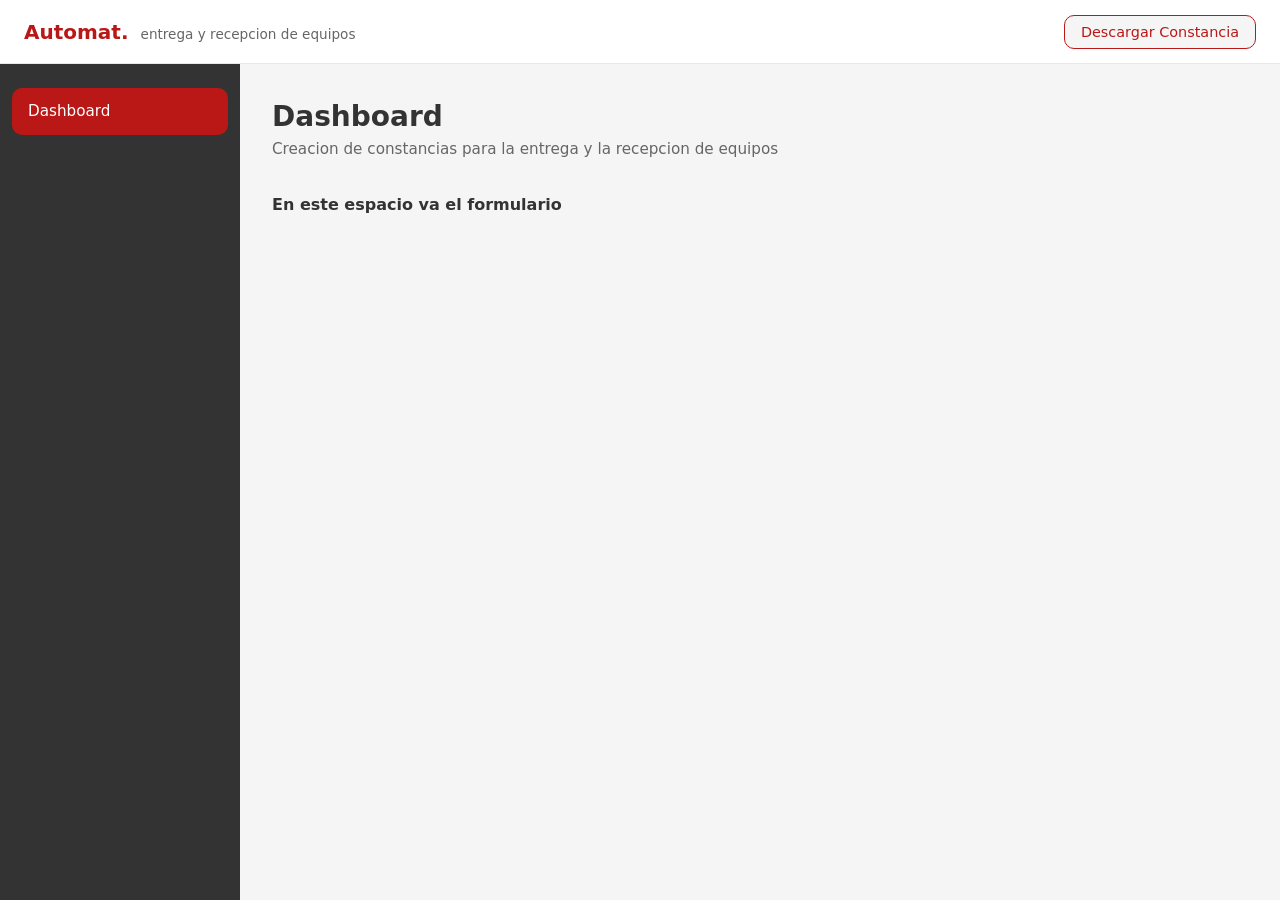
==== templates/index.html @ 8478418c "Primeros cambios de sistema firmas" ====
<!DOCTYPE html>
<html lang="es">
<head>
    <meta charset="UTF-8">
    <meta name="viewport" content="width=device-width, initial-scale=1.0">
    <title>Entrega y Recepcion</title>
    <link rel="stylesheet" href="/static/css/style.css">
</head>
<body>
    <header class="header">
        <div class="logo">
            <h1>Automat.</h1>
            <span>entrega y recepcion de equipos</span>
        </div>
        <button id="btnScanner" class="btn-scanner"><!-- cambiar clase en css y el id -->
            Descargar Constancia
        </button>
    </header>
    <div class="layout">
        <aside class="sidebar">
            <nav>
                <a href="/" class="menu-item active">Dashboard</a>
            </nav>
        </aside>
        <main class="main">
            <section class="page-header">
                <div>
                    <h2>Dashboard</h2>
                    <p>Creacion de constancias para la entrega y la recepcion de equipos</p>
                </div>
            </section>
            <section>
                <h4>En este espacio va el formulario</h3>
            </section>
        </main>
    </div>
</body>
</html>
---- static/css/style.css ----
:root {
  --primary: #b91817;
  --primary-hover: #981914;
  --primary-light: #f6f5f5;
  --secondary: #333333;
  --secondary-hover: #1a1a1a;
  --bg-main: #f6f5f5;
  --bg-card: #ffffff;
  --bg-sidebar: #333333;
  --text-main: #333333;
  --text-muted: #666666;
  --text-white: #f6f5f5;
  --border-color: #e8e8e7;
  --warning: #b91817;
  --warning-bg: #f6f5f5;
  --danger: #981914;
  --success: #10b981;
  --radius: 10px;
  --shadow-sm: 0 1px 3px rgba(0, 0, 0, 0.05);
  --shadow-md: 0 4px 6px -1px rgba(0, 0, 0, 0.1);
  --header-height: 64px;
}

* {
  margin: 0;
  padding: 0;
  box-sizing: border-box;
  font-family: system-ui, -apple-system, BlinkMacSystemFont, 'Segoe UI', Roboto, Oxygen, Ubuntu, Cantarell, sans-serif;
}

body {
  background-color: var(--bg-main);
  color: var(--text-main);
  line-height: 1.5;
}

.hidden {
  display: none !important;
}

.header {
  height: var(--header-height);
  background-color: var(--bg-card);
  border-bottom: 1px solid var(--border-color);
  display: flex;
  align-items: center;
  justify-content: space-between;
  padding: 0 1.5rem;
  position: sticky;
  top: 0;
  z-index: 50;
}

.logo {
  display: flex;
  align-items: baseline;
  gap: 0.75rem;
}

.logo h1 {
  font-size: 1.25rem;
  font-weight: 700;
  color: var(--primary);
}

.logo span {
  font-size: 0.85rem;
  color: var(--text-muted);
}

button, .btn-primary, .btn-secondary, .btn-scanner, .view-all {
  font-weight: 500;
  border-radius: var(--radius);
  border: none;
  cursor: pointer;
  transition: all 0.2s ease;
  text-decoration: none;
  display: inline-flex;
  align-items: center;
  justify-content: center;
  font-size: 0.9rem;
}

.btn-primary {
  background-color: var(--primary);
  color: #ffffff;
  padding: 0.6rem 1.2rem;
}

.btn-primary:hover {
  background-color: var(--primary-hover);
}

.btn-secondary {
  background-color: var(--border-color);
  color: var(--text-main);
  padding: 0.5rem 1rem;
}

.btn-secondary:hover {
  background-color: var(--secondary);
  color: var(--text-white);
}

.btn-scanner {
  background-color: var(--bg-main);
  color: var(--primary);
  border: 1px solid var(--primary);
  padding: 0.5rem 1rem;
}

.btn-scanner:hover {
  background-color: var(--primary);
  color: #ffffff;
}

.view-all {
  color: var(--primary);
  font-weight: 600;
}

.view-all:hover {
  color: var(--primary-hover);
  text-decoration: underline;
}

.layout {
  display: flex;
  min-height: calc(100vh - var(--header-height));
}

.sidebar {
  width: 240px;
  background-color: var(--bg-sidebar);
  padding: 1.5rem 0.75rem;
  flex-shrink: 0;
}

.sidebar nav {
  display: flex;
  flex-direction: column;
  gap: 0.35rem;
}

.menu-item {
  color: var(--border-color);
  padding: 0.75rem 1rem;
  border-radius: var(--radius);
  text-decoration: none;
  font-size: 0.95rem;
  transition: all 0.2s ease;
}

.menu-item:hover {
  color: var(--text-white);
  background-color: rgba(255, 255, 255, 0.08);
}

.menu-item.active {
  background-color: var(--primary);
  color: #ffffff;
}

.main {
  flex: 1;
  padding: 2rem;
  display: flex;
  flex-direction: column;
  gap: 2rem;
  max-width: 1400px;
}

.page-header h2 {
  font-size: 1.75rem;
  font-weight: 700;
  color: var(--text-main);
}

.page-header p {
  color: var(--text-muted);
  font-size: 0.95rem;
}

.stats {
  display: grid;
  grid-template-columns: repeat(auto-fit, minmax(220px, 1fr));
  gap: 1.25rem;
}

.stat-card {
  background-color: var(--bg-card);
  padding: 1.25rem;
  border-radius: var(--radius);
  border: 1px solid var(--border-color);
  box-shadow: var(--shadow-sm);
  display: flex;
  align-items: center;
  gap: 1rem;
}

.stat-card.warning {
  border-left: 4px solid var(--warning);
}

.stat-card div {
  display: flex;
  flex-direction: column;
}

.stat-card span {
  font-size: 0.85rem;
  color: var(--text-muted);
}

.stat-card strong {
  font-size: 1.5rem;
  color: var(--text-main);
  font-weight: 700;
}

.scanner-section, .shelves-section, .quick-actions, .table-section {
  background-color: var(--bg-card);
  border: 1px solid var(--border-color);
  border-radius: var(--radius);
  padding: 1.5rem;
  box-shadow: var(--shadow-sm);
}

.section-header {
  display: flex;
  justify-content: space-between;
  align-items: center;
  margin-bottom: 1.25rem;
}

.section-header h3 {
  font-size: 1.2rem;
  font-weight: 600;
}

.section-header p {
  font-size: 0.875rem;
  color: var(--text-muted);
}

.scanner-form {
  display: flex;
  gap: 0.75rem;
  margin-bottom: 1rem;
}

.scanner-form input[type="text"] {
  flex: 1;
  padding: 0.6rem 1rem;
  border: 1px solid var(--border-color);
  border-radius: var(--radius);
  outline: none;
  font-size: 0.95rem;
}

.scanner-form input[type="text"]:focus {
  border-color: var(--primary);
  box-shadow: 0 0 0 3px rgba(185, 24, 23, 0.15);
}

.box-result {
  margin-top: 1.5rem;
  border: 1px solid var(--border-color);
  border-radius: var(--radius);
  padding: 1.25rem;
  background-color: var(--bg-main);
}

.box-header {
  display: flex;
  justify-content: space-between;
  margin-bottom: 1rem;
}

.product-label {
  font-size: 0.75rem;
  text-transform: uppercase;
  color: var(--primary);
  font-weight: 700;
  letter-spacing: 0.5px;
}

.box-status {
  text-align: right;
}

.box-status span {
  display: block;
  font-size: 0.8rem;
  color: var(--text-muted);
}

.box-content h4 {
  margin-bottom: 0.75rem;
  font-size: 1rem;
}

.shelves-grid {
  display: grid;
  grid-template-columns: repeat(auto-fit, minmax(200px, 1fr));
  gap: 1rem;
}

.shelf-card {
  border: 1px solid var(--border-color);
  border-radius: var(--radius);
  padding: 1.25rem;
  display: flex;
  flex-direction: column;
  align-items: center;
  text-align: center;
  gap: 0.75rem;
  background-color: var(--bg-card);
}

.shelf-info h3 {
  font-size: 1.1rem;
}

.shelf-info p {
  font-size: 0.9rem;
  color: var(--text-muted);
}

.shelf-info span {
  font-weight: 700;
  color: var(--primary);
}

.quick-actions h3 {
  margin-bottom: 1.25rem;
  font-size: 1.2rem;
}

.actions-grid {
  display: grid;
  grid-template-columns: repeat(auto-fit, minmax(220px, 1fr));
  gap: 1rem;
}

.action-card {
  display: flex;
  align-items: center;
  padding: 1rem;
  border: 1px solid var(--border-color);
  border-radius: var(--radius);
  text-decoration: none;
  color: var(--text-main);
  transition: transform 0.2s ease, box-shadow 0.2s ease;
}

.action-card:hover {
  transform: translateY(-2px);
  box-shadow: var(--shadow-md);
  border-color: var(--primary);
}

.action-card strong {
  display: block;
  font-size: 0.95rem;
}

.action-card p {
  font-size: 0.8rem;
  color: var(--text-muted);
}

.table-container {
  width: 100%;
  overflow-x: auto;
}

table {
  width: 100%;
  border-collapse: collapse;
  text-align: left;
  font-size: 0.9rem;
}

th {
  background-color: var(--bg-main);
  color: var(--text-muted);
  font-weight: 600;
  padding: 0.75rem 1rem;
  border-bottom: 1px solid var(--border-color);
}

td {
  padding: 0.85rem 1rem;
  border-bottom: 1px solid var(--border-color);
}

tbody tr:hover {
  background-color: var(--bg-main);
}

td.empty {
  text-align: center;
  color: var(--text-muted);
  padding: 2rem 1rem;
}

.modal {
  position: fixed;
  inset: 0;
  background-color: rgba(51, 51, 51, 0.8);
  display: flex;
  align-items: center;
  justify-content: center;
  z-index: 100;
  backdrop-filter: blur(4px);
}

.modal-content {
  background-color: var(--bg-card);
  border-radius: var(--radius);
  width: 100%;
  max-width: 480px;
  padding: 1.5rem;
  box-shadow: var(--shadow-md);
  display: flex;
  flex-direction: column;
  gap: 1rem;
}

.modal-header {
  display: flex;
  justify-content: space-between;
  align-items: flex-start;
}

.btn-close {
  background: transparent;
  border: none;
  font-size: 1.25rem;
  color: var(--text-muted);
  cursor: pointer;
  padding: 0.2rem 0.5rem;
}

.btn-close:hover {
  color: var(--primary);
}

#reader {
  width: 100%;
  min-height: 250px;
  background-color: var(--secondary);
  border-radius: var(--radius);
  overflow: hidden;
}

.scanner-help p {
  font-size: 0.85rem;
  color: var(--text-muted);
  text-align: center;
}

@media (max-width: 768px) {
  .layout {
    flex-direction: column;
  }

  .sidebar {
    width: 100%;
    padding: 0.75rem;
  }

  .sidebar nav {
    flex-direction: row;
    overflow-x: auto;
    padding-bottom: 0.25rem;
  }

  .menu-item {
    white-space: nowrap;
  }

  .main {
    padding: 1rem;
  }

  .scanner-form {
    flex-direction: column;
  }

  .section-header {
    flex-direction: column;
    align-items: flex-start;
    gap: 0.5rem;
  }
}

.modal-overlay {
    position: fixed;
    top: 0;
    left: 0;
    width: 100%;
    height: 100%;
    background: rgba(0, 0, 0, 0.5);
    display: flex;
    justify-content: center;
    align-items: center;
    z-index: 1000;
}

.modal-contenido {
    background: #fff;
    padding: 20px;
    border-radius: 8px;
    width: 100%;
    max-width: 500px;
    box-shadow: 0px 4px 10px rgba(0,0,0,0.3);
}

.modal-acciones {
    display: flex;
    justify-content: flex-end;
    gap: 10px;
    margin-top: 15px;
}
/* ==========================================
   FORMULARIOS Y TARJETAS
   ========================================== */

.form-section {
    margin-top: 20px;
    max-width: 800px;
}

/* Tarjeta contenedora */
.card-form {
    background-color: #ffffff;
    padding: 30px;
    border-radius: 10px;
    border: 1px solid #e5e7eb;
    box-shadow: 0 4px 12px rgba(0, 0, 0, 0.05);
}

/* Organización en filas (2 columnas) */
.form-row {
    display: flex;
    gap: 20px;
    margin-bottom: 15px;
}

.form-row .form-group {
    flex: 1;
}

/* Grupo de campo individual */
.form-group {
    display: flex;
    flex-direction: column;
    margin-bottom: 15px;
}

.form-group label {
    font-weight: 600;
    font-size: 0.9rem;
    color: #374151;
    margin-bottom: 6px;
}

/* Estilos de inputs, selects y textareas */
.form-group input[type="text"],
.form-group input[type="number"],
.form-group select,
.form-group textarea,
.form-control {
    width: 100%;
    padding: 10px 12px;
    border: 1px solid #d1d5db;
    border-radius: 6px;
    font-size: 0.95rem;
    color: #1f2937;
    background-color: #ffffff;
    box-sizing: border-box;
    transition: border-color 0.2s, box-shadow 0.2s;
    outline: none;
}

.form-group input:focus,
.form-group select:focus,
.form-group textarea:focus,
.form-control:focus {
    border-color: #b81d1d;
    box-shadow: 0 0 0 3px rgba(184, 29, 29, 0.15);
}

.form-group textarea {
    resize: vertical;
    min-height: 100px;
}

/* Acciones y botones inferiores */
.form-actions {
    display: flex;
    justify-content: flex-end;
    gap: 12px;
    margin-top: 25px;
    padding-top: 15px;
    border-top: 1px solid #f3f4f6;
}

.btn-primary, 
.btn-secondary {
    padding: 10px 20px;
    border-radius: 6px;
    font-weight: 600;
    font-size: 0.9rem;
    cursor: pointer;
    text-decoration: none;
    display: inline-flex;
    align-items: center;
    justify-content: center;
    border: none;
}

.btn-primary {
    background-color: #b81d1d;
    color: #ffffff;
}

.btn-primary:hover {
    background-color: #961515;
}

.btn-secondary {
    background-color: #e5e7eb;
    color: #374151;
}

.btn-secondary:hover {
    background-color: #d1d5db;
}

/* Adaptación responsiva para pantallas pequeñas */
@media (max-width: 768px) {
    .form-row {
        flex-direction: column;
        gap: 0;
    }
}
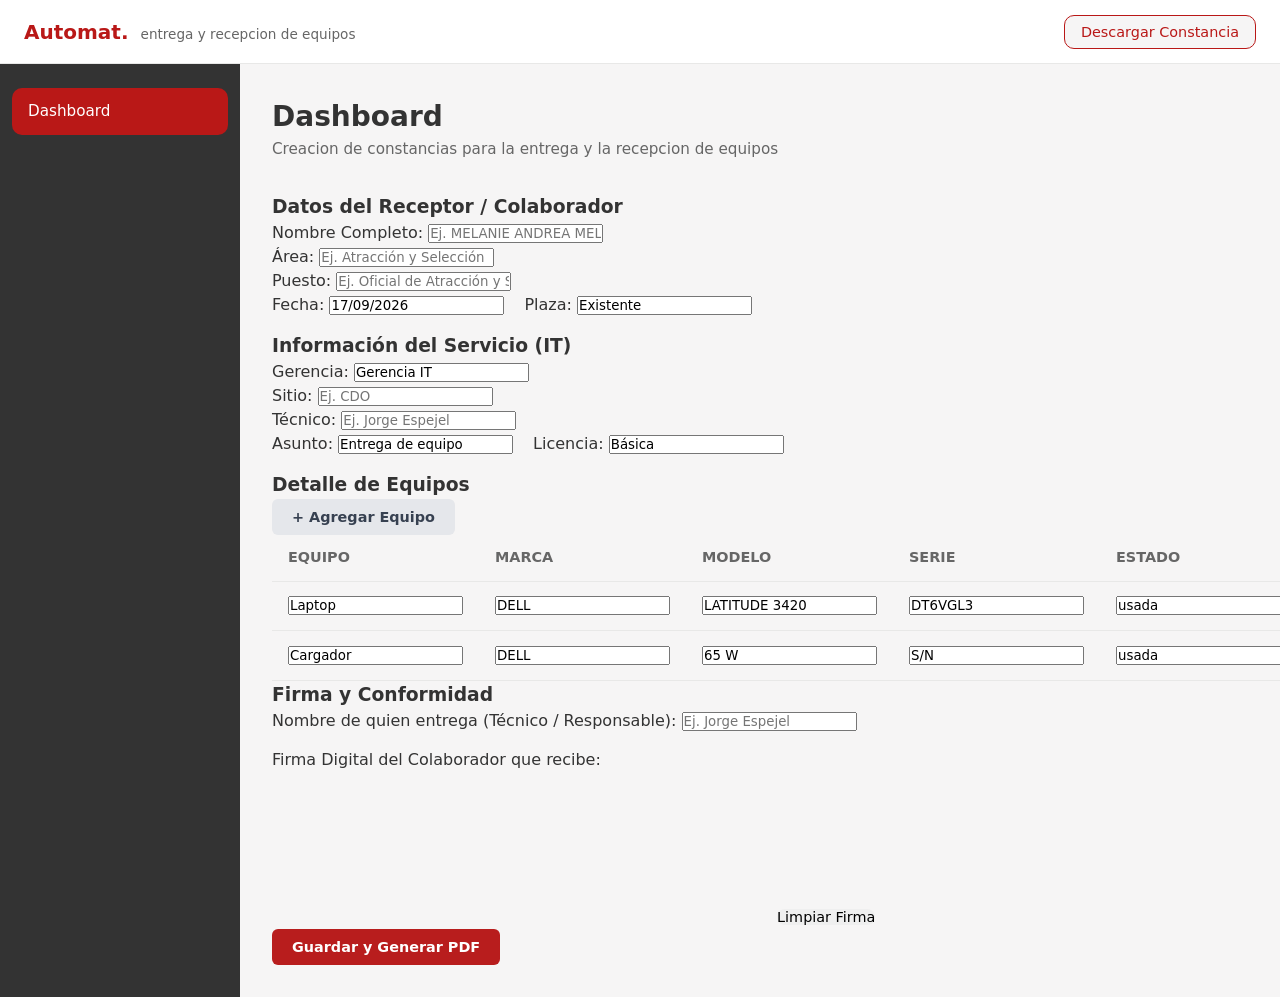
==== commit c41dfb49: "avances" ====
--- a/templates/index.html
+++ b/templates/index.html
@@ -9,12 +9,12 @@
 <body>
     <header class="header">
         <div class="logo">
-            <h1>Automat.</h1>
+            <h1>Automat.</h1>   
             <span>entrega y recepcion de equipos</span>
         </div>
-        <button id="btnScanner" class="btn-scanner"><!-- cambiar clase en css y el id -->
+        <button id="btnScanner" class="btn-scanner" onclick="document.getElementById('formConstancia').submit()">
             Descargar Constancia
-        </button>
+        </button>   
     </header>
     <div class="layout">
         <aside class="sidebar">
@@ -29,10 +29,129 @@
                     <p>Creacion de constancias para la entrega y la recepcion de equipos</p>
                 </div>
             </section>
-            <section>
-                <h4>En este espacio va el formulario</h3>
+            
+            <section class="form-container">
+                <form id="formConstancia" action="/guardar" method="POST">
+                    <!-- Datos del Colaborador y Datos de IT -->
+                    <div class="form-grid">
+                        <div class="card">
+                            <h3>Datos del Receptor / Colaborador</h3>
+                            <div class="field-group">
+                                <label>Nombre Completo:</label>
+                                <input type="text" name="nombre" placeholder="Ej. MELANIE ANDREA MELÉNDEZ" required>
+                            </div>
+                            <div class="field-group">
+                                <label>Área:</label>
+                                <input type="text" name="area" placeholder="Ej. Atracción y Selección" required>
+                            </div>
+                            <div class="field-group">
+                                <label>Puesto:</label>
+                                <input type="text" name="puesto" placeholder="Ej. Oficial de Atracción y Selección" required>
+                            </div>
+                            <div class="form-row">
+                                <div class="field-group">
+                                    <label>Fecha:</label>
+                                    <input type="text" name="fecha" value="17/09/2026" required>
+                                </div>
+                                <div class="field-group">
+                                    <label>Plaza:</label>
+                                    <input type="text" name="plaza" value="Existente" required>
+                                </div>
+                            </div>
+                        </div>
+
+                        <div class="card">
+                            <h3>Información del Servicio (IT)</h3>
+                            <div class="field-group">
+                                <label>Gerencia:</label>
+                                <input type="text" name="gerencia" value="Gerencia IT" required>
+                            </div>
+                            <div class="field-group">
+                                <label>Sitio:</label>
+                                <input type="text" name="sitio" placeholder="Ej. CDO" required>
+                            </div>
+                            <div class="field-group">
+                                <label>Técnico:</label>
+                                <input type="text" name="tecnico" placeholder="Ej. Jorge Espejel" required>
+                            </div>
+                            <div class="form-row">
+                                <div class="field-group">
+                                    <label>Asunto:</label>
+                                    <input type="text" name="asunto" value="Entrega de equipo" required>
+                                </div>
+                                <div class="field-group">
+                                    <label>Licencia:</label>
+                                    <input type="text" name="licencia" value="Básica" required>
+                                </div>
+                            </div>
+                        </div>
+                    </div>
+
+                    <!-- Tabla Dinámica de Equipos -->
+                    <div class="card full-width">
+                        <div class="card-header-flex">
+                            <h3>Detalle de Equipos</h3>
+                            <button type="button" class="btn-secondary" id="btnAddRow">+ Agregar Equipo</button>
+                        </div>
+                        <table class="data-table" id="tableEquipos">
+                            <thead>
+                                <tr>
+                                    <th>EQUIPO</th>
+                                    <th>MARCA</th>
+                                    <th>MODELO</th>
+                                    <th>SERIE</th>
+                                    <th>ESTADO</th>
+                                    <th>ACCIONES</th>
+                                </tr>
+                            </thead>
+                            <tbody>
+                                <tr>
+                                    <td><input type="text" name="equipo[]" value="Laptop" required></td>
+                                    <td><input type="text" name="marca[]" value="DELL" required></td>
+                                    <td><input type="text" name="modelo[]" value="LATITUDE 3420" required></td>
+                                    <td><input type="text" name="serie[]" value="DT6VGL3" required></td>
+                                    <td><input type="text" name="estado[]" value="usada" required></td>
+                                    <td><button type="button" class="btn-delete" onclick="removeRow(this)">X</button></td>
+                                </tr>
+                                <tr>
+                                    <td><input type="text" name="equipo[]" value="Cargador" required></td>
+                                    <td><input type="text" name="marca[]" value="DELL" required></td>
+                                    <td><input type="text" name="modelo[]" value="65 W" required></td>
+                                    <td><input type="text" name="serie[]" value="S/N" required></td>
+                                    <td><input type="text" name="estado[]" value="usada" required></td>
+                                    <td><button type="button" class="btn-delete" onclick="removeRow(this)">X</button></td>
+                                </tr>
+                            </tbody>
+                        </table>
+                    </div>
+
+                    <!-- Datos de Firma y Entrega -->
+                    <div class="card full-width">
+                        <h3>Firma y Conformidad</h3>
+                        <div class="form-row">
+                            <div class="field-group">
+                                <label>Nombre de quien entrega (Técnico / Responsable):</label>
+                                <input type="text" name="nombre_entrega" placeholder="Ej. Jorge Espejel" required>
+                            </div>
+                        </div>
+                        <div class="signature-section">
+                            <label>Firma Digital del Colaborador que recibe:</label>
+                            <div class="canvas-container">
+                                <canvas id="signatureCanvas" width="500" height="150"></canvas>
+                                <button type="button" id="btnClearSignature" class="btn-small">Limpiar Firma</button>
+                            </div>
+                            <input type="hidden" name="firma_base64" id="firmaBase64">
+                        </div>
+                    </div>
+
+                    <div class="actions-bar">
+                        <button type="submit" class="btn-primary">Guardar y Generar PDF</button>
+                    </div>
+                </form>
             </section>
         </main>
     </div>
+
+    <script src="/static/js/main.js"></script>
 </body>
 </html>
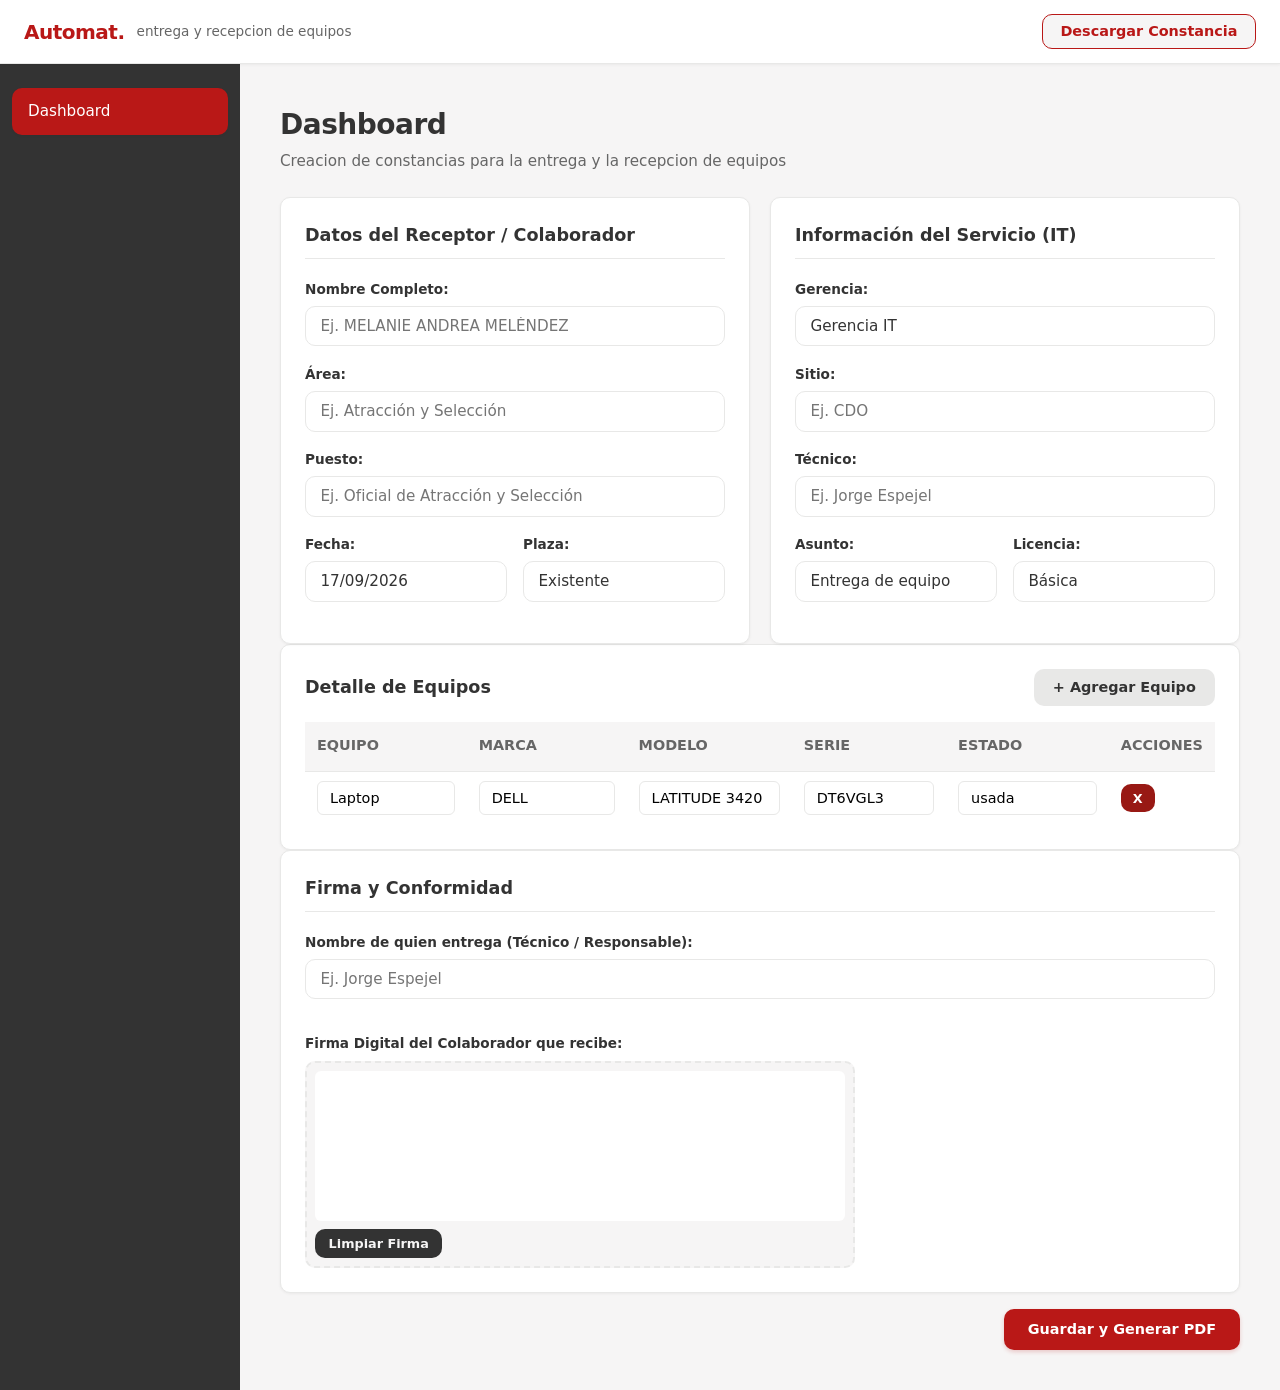
==== commit 44369ced: "cambios" ====
--- a/templates/index.html
+++ b/templates/index.html
@@ -113,14 +113,6 @@
                                     <td><input type="text" name="estado[]" value="usada" required></td>
                                     <td><button type="button" class="btn-delete" onclick="removeRow(this)">X</button></td>
                                 </tr>
-                                <tr>
-                                    <td><input type="text" name="equipo[]" value="Cargador" required></td>
-                                    <td><input type="text" name="marca[]" value="DELL" required></td>
-                                    <td><input type="text" name="modelo[]" value="65 W" required></td>
-                                    <td><input type="text" name="serie[]" value="S/N" required></td>
-                                    <td><input type="text" name="estado[]" value="usada" required></td>
-                                    <td><button type="button" class="btn-delete" onclick="removeRow(this)">X</button></td>
-                                </tr>
                             </tbody>
                         </table>
                     </div>
--- a/static/css/style.css
+++ b/static/css/style.css
@@ -1,649 +1,566 @@
 :root {
-  --primary: #b91817;
-  --primary-hover: #981914;
-  --primary-light: #f6f5f5;
-  --secondary: #333333;
-  --secondary-hover: #1a1a1a;
-  --bg-main: #f6f5f5;
-  --bg-card: #ffffff;
-  --bg-sidebar: #333333;
-  --text-main: #333333;
-  --text-muted: #666666;
-  --text-white: #f6f5f5;
-  --border-color: #e8e8e7;
-  --warning: #b91817;
-  --warning-bg: #f6f5f5;
-  --danger: #981914;
-  --success: #10b981;
-  --radius: 10px;
-  --shadow-sm: 0 1px 3px rgba(0, 0, 0, 0.05);
-  --shadow-md: 0 4px 6px -1px rgba(0, 0, 0, 0.1);
-  --header-height: 64px;
-}
-
-* {
-  margin: 0;
-  padding: 0;
-  box-sizing: border-box;
-  font-family: system-ui, -apple-system, BlinkMacSystemFont, 'Segoe UI', Roboto, Oxygen, Ubuntu, Cantarell, sans-serif;
-}
-
-body {
-  background-color: var(--bg-main);
-  color: var(--text-main);
-  line-height: 1.5;
+--primary: #b91817;
+--primary-hover: #981914;
+--primary-light: #f6f5f5;
+--secondary: #333333;
+--secondary-hover: #1a1a1a;
+--bg-main: #f6f5f5;
+--bg-card: #ffffff;
+--bg-sidebar: #333333;
+--text-main: #333333;
+--text-muted: #666666;
+--text-white: #f6f5f5;
+--border-color: #e8e8e7;
+--warning: #b91817;
+--warning-bg: #f6f5f5;
+--danger: #981914;
+--success: #10b981;
+--radius: 10px;
+--shadow-sm: 0 1px 3px rgba(0, 0, 0, 0.05);
+--shadow-md: 0 4px 6px -1px rgba(0, 0, 0, 0.1);
+--shadow-lg: 0 10px 15px -3px rgba(0, 0, 0, 0.1);
+--header-height: 64px;
+}
+
+*, *::before, *::after {
+margin: 0;
+padding: 0;
+box-sizing: border-box;
+font-family: system-ui, -apple-system, BlinkMacSystemFont, 'Segoe UI', Roboto, Oxygen, Ubuntu, Cantarell, sans-serif;
+}
+
+html, body {
+width: 100%;
+min-height: 100vh;
+background-color: var(--bg-main);
+color: var(--text-main);
+line-height: 1.5;
+-webkit-text-size-adjust: 100%;
+overflow-x: hidden;
 }
 
 .hidden {
-  display: none !important;
+display: none !important;
 }
 
 .header {
-  height: var(--header-height);
-  background-color: var(--bg-card);
-  border-bottom: 1px solid var(--border-color);
-  display: flex;
-  align-items: center;
-  justify-content: space-between;
-  padding: 0 1.5rem;
-  position: sticky;
-  top: 0;
-  z-index: 50;
+height: var(--header-height);
+background-color: var(--bg-card);
+border-bottom: 1px solid var(--border-color);
+display: flex;
+align-items: center;
+justify-content: space-between;
+padding: 0 1.5rem;
+position: sticky;
+top: 0;
+z-index: 50;
+box-shadow: var(--shadow-sm);
 }
 
 .logo {
-  display: flex;
-  align-items: baseline;
-  gap: 0.75rem;
+display: flex;
+align-items: center;
+gap: 0.75rem;
+flex-wrap: wrap;
 }
 
 .logo h1 {
-  font-size: 1.25rem;
-  font-weight: 700;
-  color: var(--primary);
+font-size: 1.25rem;
+font-weight: 700;
+color: var(--primary);
+letter-spacing: -0.5px;
 }
 
 .logo span {
-  font-size: 0.85rem;
-  color: var(--text-muted);
-}
-
-button, .btn-primary, .btn-secondary, .btn-scanner, .view-all {
-  font-weight: 500;
-  border-radius: var(--radius);
-  border: none;
-  cursor: pointer;
-  transition: all 0.2s ease;
-  text-decoration: none;
-  display: inline-flex;
-  align-items: center;
-  justify-content: center;
-  font-size: 0.9rem;
+font-size: 0.85rem;
+color: var(--text-muted);
+}
+
+.layout {
+display: flex;
+min-height: calc(100vh - var(--header-height));
+width: 100%;
+}
+
+.sidebar {
+width: 240px;
+background-color: var(--bg-sidebar);
+padding: 1.5rem 0.75rem;
+flex-shrink: 0;
+transition: all 0.3s ease;
+}
+
+.sidebar nav {
+display: flex;
+flex-direction: column;
+gap: 0.35rem;
+}
+
+.menu-item {
+color: var(--border-color);
+padding: 0.75rem 1rem;
+border-radius: var(--radius);
+text-decoration: none;
+font-size: 0.95rem;
+font-weight: 500;
+transition: all 0.2s ease;
+display: flex;
+align-items: center;
+gap: 0.5rem;
+}
+
+.menu-item:hover {
+color: var(--text-white);
+background-color: rgba(255, 255, 255, 0.08);
+}
+
+.menu-item.active {
+background-color: var(--primary);
+color: #ffffff;
+box-shadow: var(--shadow-sm);
+}
+
+.main {
+flex: 1;
+padding: 2rem;
+display: flex;
+flex-direction: column;
+gap: 1.5rem;
+max-width: 1400px;
+width: 100%;
+margin: 0 auto;
+}
+
+.page-header h2 {
+font-size: 1.75rem;
+font-weight: 700;
+color: var(--text-main);
+letter-spacing: -0.5px;
+}
+
+.page-header p {
+color: var(--text-muted);
+font-size: 0.95rem;
+margin-top: 0.25rem;
+}
+
+button, .btn-primary, .btn-secondary, .btn-scanner, .btn-small, .btn-delete {
+font-weight: 600;
+border-radius: var(--radius);
+border: none;
+cursor: pointer;
+transition: all 0.2s cubic-bezier(0.4, 0, 0.2, 1);
+text-decoration: none;
+display: inline-flex;
+align-items: center;
+justify-content: center;
+font-size: 0.9rem;
+line-height: 1.2;
+user-select: none;
+-webkit-tap-highlight-color: transparent;
+}
+
+button:active, .btn-primary:active, .btn-secondary:active {
+transform: scale(0.98);
 }
 
 .btn-primary {
-  background-color: var(--primary);
-  color: #ffffff;
-  padding: 0.6rem 1.2rem;
+background-color: var(--primary);
+color: #ffffff;
+padding: 0.75rem 1.5rem;
+box-shadow: 0 2px 4px rgba(185, 24, 23, 0.2);
 }
 
 .btn-primary:hover {
-  background-color: var(--primary-hover);
+background-color: var(--primary-hover);
+box-shadow: 0 4px 8px rgba(185, 24, 23, 0.3);
 }
 
 .btn-secondary {
-  background-color: var(--border-color);
-  color: var(--text-main);
-  padding: 0.5rem 1rem;
+background-color: var(--border-color);
+color: var(--text-main);
+padding: 0.6rem 1.2rem;
 }
 
 .btn-secondary:hover {
-  background-color: var(--secondary);
-  color: var(--text-white);
+background-color: var(--secondary);
+color: var(--text-white);
 }
 
 .btn-scanner {
-  background-color: var(--bg-main);
-  color: var(--primary);
-  border: 1px solid var(--primary);
-  padding: 0.5rem 1rem;
+background-color: var(--bg-main);
+color: var(--primary);
+border: 1.5px solid var(--primary);
+padding: 0.5rem 1.1rem;
 }
 
 .btn-scanner:hover {
-  background-color: var(--primary);
-  color: #ffffff;
-}
-
-.view-all {
-  color: var(--primary);
-  font-weight: 600;
-}
-
-.view-all:hover {
-  color: var(--primary-hover);
-  text-decoration: underline;
+background-color: var(--primary);
+color: #ffffff;
+}
+
+.btn-small {
+background-color: var(--secondary);
+color: var(--text-white);
+padding: 0.4rem 0.85rem;
+font-size: 0.8rem;
+margin-top: 0.5rem;
+}
+
+.btn-small:hover {
+background-color: var(--secondary-hover);
+}
+
+.btn-delete {
+background-color: var(--danger);
+color: #ffffff;
+padding: 0.4rem 0.75rem;
+font-size: 0.8rem;
+}
+
+.btn-delete:hover {
+background-color: #7a120f;
+}
+
+.form-container {
+display: flex;
+flex-direction: column;
+gap: 1.5rem;
+width: 100%;
+}
+
+.form-grid {
+display: grid;
+grid-template-columns: repeat(2, 1fr);
+gap: 1.25rem;
+width: 100%;
+}
+
+.card {
+background-color: var(--bg-card);
+padding: 1.5rem;
+border-radius: var(--radius);
+border: 1px solid var(--border-color);
+box-shadow: var(--shadow-sm);
+transition: box-shadow 0.2s ease;
+width: 100%;
+}
+
+.card:hover {
+box-shadow: var(--shadow-md);
+}
+
+.card.full-width {
+grid-column: 1 / -1;
+}
+
+.card h3 {
+font-size: 1.1rem;
+font-weight: 600;
+color: var(--text-main);
+margin-bottom: 1.25rem;
+padding-bottom: 0.6rem;
+border-bottom: 1px solid var(--border-color);
+}
+
+.card-header-flex {
+display: flex;
+justify-content: space-between;
+align-items: center;
+gap: 1rem;
+flex-wrap: wrap;
+margin-bottom: 1rem;
+}
+
+.card-header-flex h3 {
+margin-bottom: 0;
+border-bottom: none;
+padding-bottom: 0;
+}
+
+.field-group {
+display: flex;
+flex-direction: column;
+margin-bottom: 1.1rem;
+width: 100%;
+}
+
+.field-group label {
+font-weight: 600;
+font-size: 0.85rem;
+color: var(--text-main);
+margin-bottom: 0.4rem;
+}
+
+.field-group input[type="text"],
+.field-group input[type="number"],
+.field-group input[type="date"],
+.field-group select,
+.field-group textarea {
+width: 100%;
+padding: 0.65rem 0.9rem;
+border: 1px solid var(--border-color);
+border-radius: var(--radius);
+font-size: 0.95rem;
+color: var(--text-main);
+background-color: #ffffff;
+outline: none;
+transition: border-color 0.2s, box-shadow 0.2s;
+-webkit-appearance: none;
+}
+
+.field-group input:focus,
+.field-group select:focus,
+.field-group textarea:focus {
+border-color: var(--primary);
+box-shadow: 0 0 0 3px rgba(185, 24, 23, 0.15);
+}
+
+.form-row {
+display: flex;
+gap: 1rem;
+width: 100%;
+}
+
+.form-row .field-group {
+flex: 1;
+}
+
+.table-container {
+width: 100%;
+overflow-x: auto;
+-webkit-overflow-scrolling: touch;
+margin-top: 0.5rem;
+border-radius: var(--radius);
+border: 1px solid var(--border-color);
+}
+
+.data-table {
+width: 100%;
+border-collapse: collapse;
+font-size: 0.9rem;
+min-width: 600px;
+}
+
+.data-table th {
+background-color: var(--bg-main);
+color: var(--text-muted);
+font-weight: 600;
+padding: 0.85rem 0.75rem;
+border-bottom: 1px solid var(--border-color);
+text-align: left;
+white-space: nowrap;
+}
+
+.data-table td {
+padding: 0.6rem 0.75rem;
+border-bottom: 1px solid var(--border-color);
+vertical-align: middle;
+background-color: #ffffff;
+}
+
+.data-table tr:last-child td {
+border-bottom: none;
+}
+
+.data-table input[type="text"] {
+width: 100%;
+padding: 0.5rem 0.75rem;
+border: 1px solid var(--border-color);
+border-radius: calc(var(--radius) - 4px);
+font-size: 0.9rem;
+outline: none;
+background-color: #ffffff;
+}
+
+.data-table input[type="text"]:focus {
+border-color: var(--primary);
+box-shadow: 0 0 0 2px rgba(185, 24, 23, 0.15);
+}
+
+.signature-section {
+display: flex;
+flex-direction: column;
+gap: 0.5rem;
+margin-top: 1rem;
+width: 100%;
+}
+
+.signature-section label {
+font-weight: 600;
+font-size: 0.85rem;
+color: var(--text-main);
+}
+
+.canvas-container {
+display: block;
+border: 2px dashed var(--border-color);
+background: var(--bg-main);
+border-radius: var(--radius);
+padding: 8px;
+width: 100%;
+max-width: 550px;
+box-sizing: border-box;
+}
+
+#signatureCanvas {
+background-color: #ffffff;
+border-radius: calc(var(--radius) - 4px);
+cursor: crosshair;
+display: block;
+width: 100%;
+height: 150px;
+touch-action: none;
+}
+
+.actions-bar {
+display: flex;
+justify-content: flex-end;
+gap: 1rem;
+padding-top: 1rem;
+width: 100%;
+}
+
+@media (min-width: 1200px) {
+.main {
+padding: 2.5rem;
+}
+}
+
+@media (max-width: 1024px) {
+.sidebar {
+width: 200px;
+}
+
+.main {
+padding: 1.5rem;
+}
+
+.form-grid {
+gap: 1rem;
+}
+}
+
+@media (max-width: 768px) {
+.header {
+padding: 0 1rem;
+}
+
+.logo h1 {
+font-size: 1.1rem;
+}
+
+.logo span {
+font-size: 0.75rem;
+}
+
+.btn-scanner {
+padding: 0.4rem 0.8rem;
+font-size: 0.825rem;
 }
 
 .layout {
-  display: flex;
-  min-height: calc(100vh - var(--header-height));
+flex-direction: column;
 }
 
 .sidebar {
-  width: 240px;
-  background-color: var(--bg-sidebar);
-  padding: 1.5rem 0.75rem;
-  flex-shrink: 0;
+width: 100%;
+padding: 0.75rem 1rem;
+border-bottom: 1px solid var(--border-color);
 }
 
 .sidebar nav {
-  display: flex;
-  flex-direction: column;
-  gap: 0.35rem;
+flex-direction: row;
+overflow-x: auto;
+gap: 0.5rem;
+padding-bottom: 0.25rem;
+-webkit-overflow-scrolling: touch;
 }
 
 .menu-item {
-  color: var(--border-color);
-  padding: 0.75rem 1rem;
-  border-radius: var(--radius);
-  text-decoration: none;
-  font-size: 0.95rem;
-  transition: all 0.2s ease;
-}
-
-.menu-item:hover {
-  color: var(--text-white);
-  background-color: rgba(255, 255, 255, 0.08);
-}
-
-.menu-item.active {
-  background-color: var(--primary);
-  color: #ffffff;
+white-space: nowrap;
+padding: 0.5rem 0.85rem;
+font-size: 0.875rem;
 }
 
 .main {
-  flex: 1;
-  padding: 2rem;
-  display: flex;
-  flex-direction: column;
-  gap: 2rem;
-  max-width: 1400px;
+padding: 1.25rem 1rem;
+gap: 1.25rem;
 }
 
 .page-header h2 {
-  font-size: 1.75rem;
-  font-weight: 700;
-  color: var(--text-main);
-}
-
-.page-header p {
-  color: var(--text-muted);
-  font-size: 0.95rem;
-}
-
-.stats {
-  display: grid;
-  grid-template-columns: repeat(auto-fit, minmax(220px, 1fr));
-  gap: 1.25rem;
-}
-
-.stat-card {
-  background-color: var(--bg-card);
-  padding: 1.25rem;
-  border-radius: var(--radius);
-  border: 1px solid var(--border-color);
-  box-shadow: var(--shadow-sm);
-  display: flex;
-  align-items: center;
-  gap: 1rem;
-}
-
-.stat-card.warning {
-  border-left: 4px solid var(--warning);
-}
-
-.stat-card div {
-  display: flex;
-  flex-direction: column;
-}
-
-.stat-card span {
-  font-size: 0.85rem;
-  color: var(--text-muted);
-}
-
-.stat-card strong {
-  font-size: 1.5rem;
-  color: var(--text-main);
-  font-weight: 700;
-}
-
-.scanner-section, .shelves-section, .quick-actions, .table-section {
-  background-color: var(--bg-card);
-  border: 1px solid var(--border-color);
-  border-radius: var(--radius);
-  padding: 1.5rem;
-  box-shadow: var(--shadow-sm);
-}
-
-.section-header {
-  display: flex;
-  justify-content: space-between;
-  align-items: center;
-  margin-bottom: 1.25rem;
-}
-
-.section-header h3 {
-  font-size: 1.2rem;
-  font-weight: 600;
-}
-
-.section-header p {
-  font-size: 0.875rem;
-  color: var(--text-muted);
-}
-
-.scanner-form {
-  display: flex;
-  gap: 0.75rem;
-  margin-bottom: 1rem;
-}
-
-.scanner-form input[type="text"] {
-  flex: 1;
-  padding: 0.6rem 1rem;
-  border: 1px solid var(--border-color);
-  border-radius: var(--radius);
-  outline: none;
-  font-size: 0.95rem;
-}
-
-.scanner-form input[type="text"]:focus {
-  border-color: var(--primary);
-  box-shadow: 0 0 0 3px rgba(185, 24, 23, 0.15);
-}
-
-.box-result {
-  margin-top: 1.5rem;
-  border: 1px solid var(--border-color);
-  border-radius: var(--radius);
-  padding: 1.25rem;
-  background-color: var(--bg-main);
-}
-
-.box-header {
-  display: flex;
-  justify-content: space-between;
-  margin-bottom: 1rem;
-}
-
-.product-label {
-  font-size: 0.75rem;
-  text-transform: uppercase;
-  color: var(--primary);
-  font-weight: 700;
-  letter-spacing: 0.5px;
-}
-
-.box-status {
-  text-align: right;
-}
-
-.box-status span {
-  display: block;
-  font-size: 0.8rem;
-  color: var(--text-muted);
-}
-
-.box-content h4 {
-  margin-bottom: 0.75rem;
-  font-size: 1rem;
-}
-
-.shelves-grid {
-  display: grid;
-  grid-template-columns: repeat(auto-fit, minmax(200px, 1fr));
-  gap: 1rem;
-}
-
-.shelf-card {
-  border: 1px solid var(--border-color);
-  border-radius: var(--radius);
-  padding: 1.25rem;
-  display: flex;
-  flex-direction: column;
-  align-items: center;
-  text-align: center;
-  gap: 0.75rem;
-  background-color: var(--bg-card);
-}
-
-.shelf-info h3 {
-  font-size: 1.1rem;
-}
-
-.shelf-info p {
-  font-size: 0.9rem;
-  color: var(--text-muted);
-}
-
-.shelf-info span {
-  font-weight: 700;
-  color: var(--primary);
-}
-
-.quick-actions h3 {
-  margin-bottom: 1.25rem;
-  font-size: 1.2rem;
-}
-
-.actions-grid {
-  display: grid;
-  grid-template-columns: repeat(auto-fit, minmax(220px, 1fr));
-  gap: 1rem;
-}
-
-.action-card {
-  display: flex;
-  align-items: center;
-  padding: 1rem;
-  border: 1px solid var(--border-color);
-  border-radius: var(--radius);
-  text-decoration: none;
-  color: var(--text-main);
-  transition: transform 0.2s ease, box-shadow 0.2s ease;
-}
-
-.action-card:hover {
-  transform: translateY(-2px);
-  box-shadow: var(--shadow-md);
-  border-color: var(--primary);
-}
-
-.action-card strong {
-  display: block;
-  font-size: 0.95rem;
-}
-
-.action-card p {
-  font-size: 0.8rem;
-  color: var(--text-muted);
-}
-
-.table-container {
-  width: 100%;
-  overflow-x: auto;
-}
-
-table {
-  width: 100%;
-  border-collapse: collapse;
-  text-align: left;
-  font-size: 0.9rem;
-}
-
-th {
-  background-color: var(--bg-main);
-  color: var(--text-muted);
-  font-weight: 600;
-  padding: 0.75rem 1rem;
-  border-bottom: 1px solid var(--border-color);
-}
-
-td {
-  padding: 0.85rem 1rem;
-  border-bottom: 1px solid var(--border-color);
-}
-
-tbody tr:hover {
-  background-color: var(--bg-main);
-}
-
-td.empty {
-  text-align: center;
-  color: var(--text-muted);
-  padding: 2rem 1rem;
-}
-
-.modal {
-  position: fixed;
-  inset: 0;
-  background-color: rgba(51, 51, 51, 0.8);
-  display: flex;
-  align-items: center;
-  justify-content: center;
-  z-index: 100;
-  backdrop-filter: blur(4px);
-}
-
-.modal-content {
-  background-color: var(--bg-card);
-  border-radius: var(--radius);
-  width: 100%;
-  max-width: 480px;
-  padding: 1.5rem;
-  box-shadow: var(--shadow-md);
-  display: flex;
-  flex-direction: column;
-  gap: 1rem;
-}
-
-.modal-header {
-  display: flex;
-  justify-content: space-between;
-  align-items: flex-start;
-}
-
-.btn-close {
-  background: transparent;
-  border: none;
-  font-size: 1.25rem;
-  color: var(--text-muted);
-  cursor: pointer;
-  padding: 0.2rem 0.5rem;
-}
-
-.btn-close:hover {
-  color: var(--primary);
-}
-
-#reader {
-  width: 100%;
-  min-height: 250px;
-  background-color: var(--secondary);
-  border-radius: var(--radius);
-  overflow: hidden;
-}
-
-.scanner-help p {
-  font-size: 0.85rem;
-  color: var(--text-muted);
-  text-align: center;
-}
-
-@media (max-width: 768px) {
-  .layout {
-    flex-direction: column;
-  }
-
-  .sidebar {
-    width: 100%;
-    padding: 0.75rem;
-  }
-
-  .sidebar nav {
-    flex-direction: row;
-    overflow-x: auto;
-    padding-bottom: 0.25rem;
-  }
-
-  .menu-item {
-    white-space: nowrap;
-  }
-
-  .main {
-    padding: 1rem;
-  }
-
-  .scanner-form {
-    flex-direction: column;
-  }
-
-  .section-header {
-    flex-direction: column;
-    align-items: flex-start;
-    gap: 0.5rem;
-  }
-}
-
-.modal-overlay {
-    position: fixed;
-    top: 0;
-    left: 0;
-    width: 100%;
-    height: 100%;
-    background: rgba(0, 0, 0, 0.5);
-    display: flex;
-    justify-content: center;
-    align-items: center;
-    z-index: 1000;
-}
-
-.modal-contenido {
-    background: #fff;
-    padding: 20px;
-    border-radius: 8px;
-    width: 100%;
-    max-width: 500px;
-    box-shadow: 0px 4px 10px rgba(0,0,0,0.3);
-}
-
-.modal-acciones {
-    display: flex;
-    justify-content: flex-end;
-    gap: 10px;
-    margin-top: 15px;
-}
-/* ==========================================
-   FORMULARIOS Y TARJETAS
-   ========================================== */
-
-.form-section {
-    margin-top: 20px;
-    max-width: 800px;
-}
-
-/* Tarjeta contenedora */
-.card-form {
-    background-color: #ffffff;
-    padding: 30px;
-    border-radius: 10px;
-    border: 1px solid #e5e7eb;
-    box-shadow: 0 4px 12px rgba(0, 0, 0, 0.05);
-}
-
-/* Organización en filas (2 columnas) */
+font-size: 1.4rem;
+}
+
+.form-grid {
+grid-template-columns: 1fr;
+}
+
 .form-row {
-    display: flex;
-    gap: 20px;
-    margin-bottom: 15px;
-}
-
-.form-row .form-group {
-    flex: 1;
-}
-
-/* Grupo de campo individual */
-.form-group {
-    display: flex;
-    flex-direction: column;
-    margin-bottom: 15px;
-}
-
-.form-group label {
-    font-weight: 600;
-    font-size: 0.9rem;
-    color: #374151;
-    margin-bottom: 6px;
-}
-
-/* Estilos de inputs, selects y textareas */
-.form-group input[type="text"],
-.form-group input[type="number"],
-.form-group select,
-.form-group textarea,
-.form-control {
-    width: 100%;
-    padding: 10px 12px;
-    border: 1px solid #d1d5db;
-    border-radius: 6px;
-    font-size: 0.95rem;
-    color: #1f2937;
-    background-color: #ffffff;
-    box-sizing: border-box;
-    transition: border-color 0.2s, box-shadow 0.2s;
-    outline: none;
-}
-
-.form-group input:focus,
-.form-group select:focus,
-.form-group textarea:focus,
-.form-control:focus {
-    border-color: #b81d1d;
-    box-shadow: 0 0 0 3px rgba(184, 29, 29, 0.15);
-}
-
-.form-group textarea {
-    resize: vertical;
-    min-height: 100px;
-}
-
-/* Acciones y botones inferiores */
-.form-actions {
-    display: flex;
-    justify-content: flex-end;
-    gap: 12px;
-    margin-top: 25px;
-    padding-top: 15px;
-    border-top: 1px solid #f3f4f6;
-}
-
-.btn-primary, 
+flex-direction: column;
+gap: 0;
+}
+
+.card {
+padding: 1.1rem;
+}
+
+.canvas-container {
+max-width: 100%;
+}
+
+.actions-bar {
+position: sticky;
+bottom: 0;
+background-color: var(--bg-card);
+padding: 0.85rem 1rem;
+margin: 0 -1rem -1rem -1rem;
+box-shadow: 0 -4px 10px rgba(0, 0, 0, 0.08);
+z-index: 40;
+border-top: 1px solid var(--border-color);
+}
+
+.btn-primary {
+width: 100%;
+padding: 0.85rem;
+font-size: 1rem;
+}
+}
+
+@media (max-width: 480px) {
+.header {
+height: auto;
+padding: 0.75rem 1rem;
+flex-wrap: wrap;
+gap: 0.5rem;
+}
+
+.logo {
+width: 100%;
+justify-content: space-between;
+}
+
+.btn-scanner {
+width: 100%;
+margin-top: 0.25rem;
+}
+
+.data-table th, .data-table td {
+padding: 0.5rem;
+}
+
+.data-table input[type="text"] {
+padding: 0.4rem 0.5rem;
+font-size: 0.85rem;
+}
+
+.card-header-flex {
+flex-direction: column;
+align-items: flex-start;
+gap: 0.5rem;
+}
+
 .btn-secondary {
-    padding: 10px 20px;
-    border-radius: 6px;
-    font-weight: 600;
-    font-size: 0.9rem;
-    cursor: pointer;
-    text-decoration: none;
-    display: inline-flex;
-    align-items: center;
-    justify-content: center;
-    border: none;
-}
-
-.btn-primary {
-    background-color: #b81d1d;
-    color: #ffffff;
-}
-
-.btn-primary:hover {
-    background-color: #961515;
-}
-
-.btn-secondary {
-    background-color: #e5e7eb;
-    color: #374151;
-}
-
-.btn-secondary:hover {
-    background-color: #d1d5db;
-}
-
-/* Adaptación responsiva para pantallas pequeñas */
-@media (max-width: 768px) {
-    .form-row {
-        flex-direction: column;
-        gap: 0;
-    }
+width: 100%;
+}
 }
